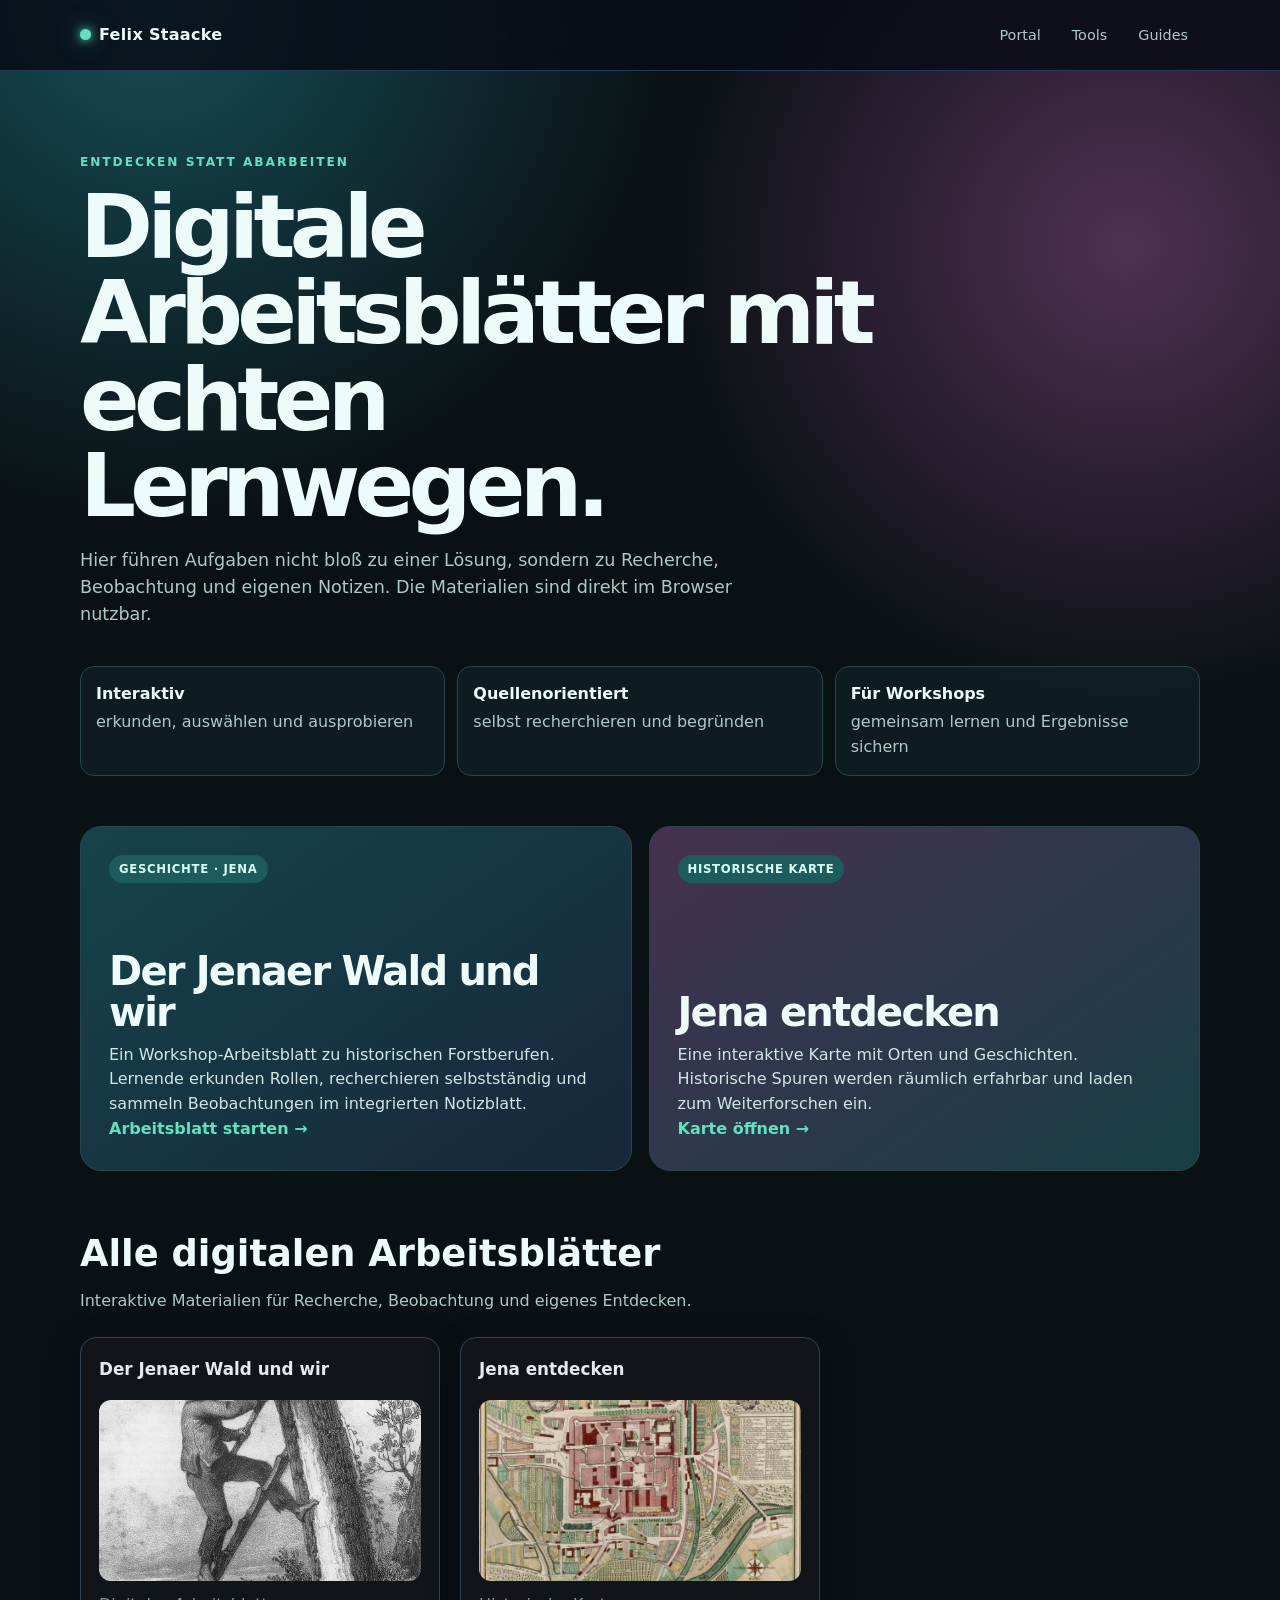
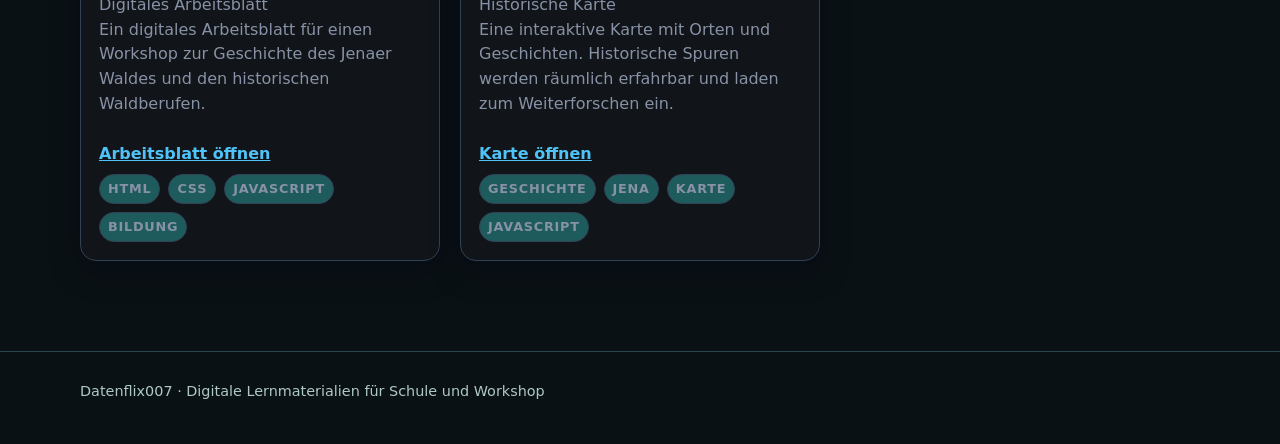
==== index.html @ 4988aaeb "feat: add landing pages for tools, guides and worksheets" ====
<!doctype html>
<html lang="de">
<head>
  <meta charset="utf-8"><meta name="viewport" content="width=device-width, initial-scale=1">
  <meta name="description" content="Interaktive digitale Arbeitsblätter für entdeckendes Lernen mit Datenflix007."><title>Digitale Arbeitsblätter · Datenflix007</title>
  <style>
    :root{color-scheme:dark;--bg:#0a1114;--line:#29464d;--text:#edfbfa;--muted:#aec8c8;--accent:#62e0c0}*{box-sizing:border-box}body{margin:0;min-width:320px;background:radial-gradient(circle at 12% 0,#164d57 0,transparent 33rem),radial-gradient(circle at 88% 12%,#503054 0,transparent 29rem),var(--bg);color:var(--text);font:16px/1.55 Inter,ui-sans-serif,system-ui,sans-serif}a{color:inherit}.wrap{width:min(1120px,calc(100% - 40px));margin:auto}header{position:sticky;top:0;z-index:2;border-bottom:1px solid var(--line);background:#0a1114c9;backdrop-filter:blur(14px)}.nav{min-height:70px;display:flex;align-items:center;justify-content:space-between;gap:20px}.brand{text-decoration:none;font-weight:800;letter-spacing:.02em}.brand i{display:inline-block;width:11px;height:11px;margin-right:8px;border-radius:50%;background:var(--accent);box-shadow:0 0 20px var(--accent)}.navlinks{display:flex;flex-wrap:wrap;gap:7px}.navlinks a{text-decoration:none;color:var(--muted);border:1px solid transparent;border-radius:999px;padding:7px 11px;font-size:.9rem}.navlinks a:hover,.navlinks .active{color:var(--text);border-color:var(--line);background:#153036}main{padding:70px 0 90px}.eyebrow{color:var(--accent);text-transform:uppercase;font-size:.76rem;font-weight:800;letter-spacing:.16em}h1{max-width:810px;margin:12px 0 16px;font-size:clamp(2.5rem,7vw,5.5rem);line-height:.98;letter-spacing:-.065em}.intro{max-width:680px;color:var(--muted);font-size:1.1rem}.promise{display:grid;grid-template-columns:repeat(3,1fr);gap:12px;margin:38px 0 50px}.promise div{border:1px solid var(--line);border-radius:14px;padding:15px;background:#102126bc;color:var(--muted)}.promise strong{display:block;color:var(--text);margin-bottom:3px}.grid{display:grid;grid-template-columns:repeat(2,1fr);gap:17px}.card{min-height:345px;display:flex;flex-direction:column;justify-content:space-between;padding:28px;border:1px solid var(--line);border-radius:21px;background:linear-gradient(145deg,#16434a,#17273b);text-decoration:none;transition:transform .18s,border-color .18s,box-shadow .18s}.card:nth-child(2){background:linear-gradient(145deg,#453151,#173e45)}.card:hover{transform:translateY(-5px);border-color:var(--accent);box-shadow:0 18px 45px #0008}.tag{align-self:flex-start;padding:5px 10px;border-radius:999px;background:#1e5b5d;color:#d7fff4;font-size:.73rem;font-weight:800;letter-spacing:.06em;text-transform:uppercase}.card h2{margin:50px 0 10px;font-size:clamp(1.7rem,3.5vw,2.5rem);line-height:1.02;letter-spacing:-.045em}.card p{margin:0;color:#d1e5e6}.arrow{margin-top:24px;color:var(--accent);font-weight:800}footer{border-top:1px solid var(--line);padding:28px 0 42px;color:var(--muted);font-size:.9rem}@media(max-width:760px){.nav{padding:12px 0;align-items:flex-start;flex-direction:column}.promise,.grid{grid-template-columns:1fr}main{padding-top:45px}}
    /* Gemeinsame Kopfzeile für alle Datenflix007-Bereiche. */
    header{background:rgba(9,13,22,.84);border-bottom-color:#263858}.brand i{background:#62e0c0;box-shadow:0 0 10px #62e0c0,0 0 24px rgba(98,224,192,.55)}.navlinks a:hover,.navlinks .active{color:var(--text);border-color:#3b557d;background:#16233a}
    /* Gleiche dauerhafte Kartenform wie Tools und Guides. */
    .catalog{margin-top:54px}.catalog h2{font-size:clamp(1.7rem,3vw,2.3rem);margin-bottom:7px}.catalog-intro{margin:0 0 23px;color:var(--muted)}.catalog-grid{display:grid;grid-template-columns:repeat(3,minmax(0,1fr));gap:20px}.catalog-grid .card.project{min-height:0;padding:18px;background:#111418;border:1px solid #334155;border-radius:16px;box-shadow:0 10px 30px rgba(2,6,23,.4);color:#e6e9ef;transition:transform .2s ease,box-shadow .2s ease}.catalog-grid .card.project:hover{transform:translateY(-2px);border-color:#46658f;box-shadow:0 14px 30px rgba(0,0,0,.28)}.catalog-grid .project h3{margin:0 0 6px;font-size:1.05rem}.catalog-grid .muted{color:#8892a6}.catalog-grid .project a{color:#4fc3f7!important;font-weight:600}.catalog-grid .tag{display:inline-block;border:1px solid #334155;border-radius:999px;padding:4px 8px;font-size:.8rem;color:#8892a6;margin:8px 8px 0 0}.catalog-status{color:var(--muted);padding:24px 0}.catalog-error{color:#ffd2d2}@media(max-width:900px){.catalog-grid{grid-template-columns:repeat(2,minmax(0,1fr))}}@media(max-width:600px){.catalog-grid{grid-template-columns:1fr}}
  </style>
</head>
<body>
  <header><div class="wrap nav"><a class="brand" href="https://datenflix007.github.io/"><i></i>Felix Staacke</a><nav class="navlinks" aria-label="Bereiche"><a href="https://datenflix007.github.io/">Portal</a><a href="https://datenflix007.github.io/tools/">Tools</a><a href="https://datenflix007.github.io/guides/">Guides</a></nav></div></header>
  <main class="wrap"><p class="eyebrow">Entdecken statt abarbeiten</p><h1>Digitale Arbeitsblätter mit echten Lernwegen.</h1><p class="intro">Hier führen Aufgaben nicht bloß zu einer Lösung, sondern zu Recherche, Beobachtung und eigenen Notizen. Die Materialien sind direkt im Browser nutzbar.</p><section class="promise" aria-label="Merkmale"><div><strong>Interaktiv</strong> erkunden, auswählen und ausprobieren</div><div><strong>Quellenorientiert</strong> selbst recherchieren und begründen</div><div><strong>Für Workshops</strong> gemeinsam lernen und Ergebnisse sichern</div></section><section hidden class="grid" aria-label="Digitale Arbeitsblätter">
    <a class="card" href="Jena_HistoricalJobs/"><span class="tag">Geschichte · Jena</span><div><h2>Der Jenaer Wald und wir</h2><p>Ein Workshop-Arbeitsblatt zu historischen Forstberufen. Lernende erkunden Rollen, recherchieren selbstständig und sammeln Beobachtungen im integrierten Notizblatt.</p><span class="arrow">Arbeitsblatt starten →</span></div></a>
    <a class="card" href="Jena_HistoricalMap/"><span class="tag">Historische Karte</span><div><h2>Jena entdecken</h2><p>Eine interaktive Karte mit Orten und Geschichten. Historische Spuren werden räumlich erfahrbar und laden zum Weiterforschen ein.</p><span class="arrow">Karte öffnen →</span></div></a>
  </section><section class="catalog" aria-labelledby="catalog-title"><h2 id="catalog-title">Alle digitalen Arbeitsblätter</h2><p class="catalog-intro" id="catalog-description">Lade die Materialübersicht …</p><div class="catalog-grid" id="projectCatalog" aria-live="polite"><p class="catalog-status">Karten werden geladen …</p></div></section></main><footer><div class="wrap">Datenflix007 · Digitale Lernmaterialien für Schule und Workshop</div></footer>
  <script>
    (() => {
      const catalog = document.getElementById("projectCatalog");
      const description = document.getElementById("catalog-description");
      const mapCard = () => {
        const card = document.createElement("article");
        card.className = "card project";
        card.innerHTML = '<h3>Jena entdecken</h3><img src="Jena_HistoricalMap/assets/map1.png" alt="Vorschau: Historische Karte von Jena" style="width:100%; aspect-ratio:16/9; object-fit:cover; object-position:center; display:block; margin:12px 0; border-radius:12px;"><p class="muted">Historische Karte</p><p class="muted">Eine interaktive Karte mit Orten und Geschichten. Historische Spuren werden räumlich erfahrbar und laden zum Weiterforschen ein.<br><br><a href="Jena_HistoricalMap/">Karte öffnen</a></p><div><span class="tag">Geschichte</span><span class="tag">Jena</span><span class="tag">Karte</span><span class="tag">JavaScript</span></div>';
        return card;
      };
      const forestFallback = () => {
        const card = document.createElement("article");
        card.className = "card project";
        card.innerHTML = '<h3>Der Jenaer Wald und wir</h3><img src="Jena_HistoricalJobs/image/harzer1.jpg" alt="Vorschau: Der Jenaer Wald und wir" style="width:100%; aspect-ratio:16/9; object-fit:cover; object-position:center; display:block; margin:12px 0; border-radius:12px;"><p class="muted">Digitales Arbeitsblatt</p><p class="muted">Ein digitales Arbeitsblatt für einen Workshop zur Geschichte des Jenaer Waldes und den historischen Waldberufen.<br><br><a href="Jena_HistoricalJobs/">Arbeitsblatt öffnen</a></p><div><span class="tag">HTML</span><span class="tag">CSS</span><span class="tag">JavaScript</span><span class="tag">Bildung</span></div>';
        return card;
      };
      (async () => {
        const localSource = new URL("../datenflix007.github.io/src/projekte.html", location.href).href;
        const productionSource = "https://datenflix007.github.io/src/projekte.html";
        const sources = location.hostname === "datenflix007.github.io" ? [productionSource] : [localSource, productionSource];
        try {
          let sourceText;
          let sourceUrl;
          for (const candidate of sources) {
            try {
              const response = await fetch(candidate);
              if (!response.ok) continue;
              sourceText = await response.text();
              sourceUrl = candidate;
              break;
            } catch (_) { /* try the next source */ }
          }
          if (!sourceText) throw new Error("Katalogquelle nicht erreichbar");
          const documentFromSource = new DOMParser().parseFromString(sourceText, "text/html");
          const sourceDetails = [...documentFromSource.querySelectorAll("details")].find((element) => element.querySelector("summary")?.textContent.trim() === "Tools");
          const cards = sourceDetails ? [...sourceDetails.querySelectorAll(".grid > .card.project")].filter((card) => card.querySelector('a[href*="digital-worksheets/"]')) : [];
          if (!cards.length) throw new Error("Keine Arbeitsblatt-Karten gefunden");
          const fragment = document.createDocumentFragment();
          cards.forEach((sourceCard) => {
            const card = sourceCard.cloneNode(true);
            card.querySelectorAll("img[src], a[href]").forEach((element) => {
              const attribute = element.hasAttribute("src") ? "src" : "href";
              const value = element.getAttribute(attribute);
              if (value && !/^(#|mailto:|tel:|https?:)/i.test(value)) element.setAttribute(attribute, new URL(value, sourceUrl).href);
            });
            fragment.append(card);
          });
          fragment.append(mapCard());
          catalog.replaceChildren(fragment);
          description.textContent = `${cards.length + 1} interaktive Materialien für Recherche, Beobachtung und eigenes Entdecken.`;
        } catch (error) {
          catalog.replaceChildren(forestFallback(), mapCard());
          description.textContent = "Interaktive Materialien für Recherche, Beobachtung und eigenes Entdecken.";
        }
      })();
    })();
  </script>
  <script src="https://datenflix007.github.io/feedback-widget.js?repo=digital-worksheets" defer></script>
</body></html>
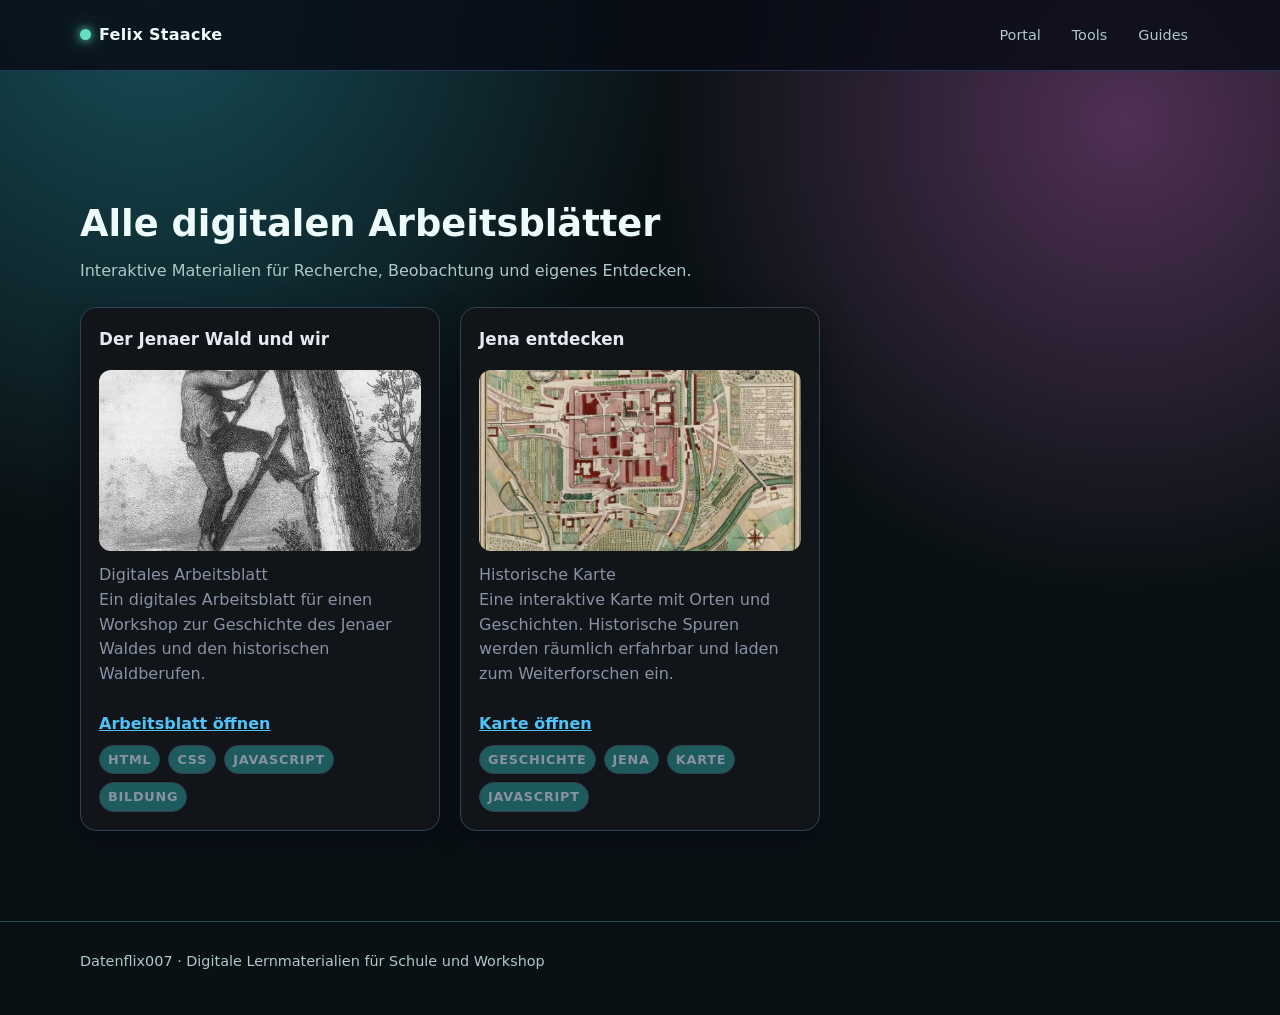
==== commit a15a9b91: "priorised worksheet section" ====
--- a/index.html
+++ b/index.html
@@ -13,10 +13,7 @@
 </head>
 <body>
   <header><div class="wrap nav"><a class="brand" href="https://datenflix007.github.io/"><i></i>Felix Staacke</a><nav class="navlinks" aria-label="Bereiche"><a href="https://datenflix007.github.io/">Portal</a><a href="https://datenflix007.github.io/tools/">Tools</a><a href="https://datenflix007.github.io/guides/">Guides</a></nav></div></header>
-  <main class="wrap"><p class="eyebrow">Entdecken statt abarbeiten</p><h1>Digitale Arbeitsblätter mit echten Lernwegen.</h1><p class="intro">Hier führen Aufgaben nicht bloß zu einer Lösung, sondern zu Recherche, Beobachtung und eigenen Notizen. Die Materialien sind direkt im Browser nutzbar.</p><section class="promise" aria-label="Merkmale"><div><strong>Interaktiv</strong> erkunden, auswählen und ausprobieren</div><div><strong>Quellenorientiert</strong> selbst recherchieren und begründen</div><div><strong>Für Workshops</strong> gemeinsam lernen und Ergebnisse sichern</div></section><section hidden class="grid" aria-label="Digitale Arbeitsblätter">
-    <a class="card" href="Jena_HistoricalJobs/"><span class="tag">Geschichte · Jena</span><div><h2>Der Jenaer Wald und wir</h2><p>Ein Workshop-Arbeitsblatt zu historischen Forstberufen. Lernende erkunden Rollen, recherchieren selbstständig und sammeln Beobachtungen im integrierten Notizblatt.</p><span class="arrow">Arbeitsblatt starten →</span></div></a>
-    <a class="card" href="Jena_HistoricalMap/"><span class="tag">Historische Karte</span><div><h2>Jena entdecken</h2><p>Eine interaktive Karte mit Orten und Geschichten. Historische Spuren werden räumlich erfahrbar und laden zum Weiterforschen ein.</p><span class="arrow">Karte öffnen →</span></div></a>
-  </section><section class="catalog" aria-labelledby="catalog-title"><h2 id="catalog-title">Alle digitalen Arbeitsblätter</h2><p class="catalog-intro" id="catalog-description">Lade die Materialübersicht …</p><div class="catalog-grid" id="projectCatalog" aria-live="polite"><p class="catalog-status">Karten werden geladen …</p></div></section></main><footer><div class="wrap">Datenflix007 · Digitale Lernmaterialien für Schule und Workshop</div></footer>
+  <main class="wrap"><section class="catalog" aria-labelledby="catalog-title"><h2 id="catalog-title">Alle digitalen Arbeitsblätter</h2><p class="catalog-intro" id="catalog-description">Lade die Materialübersicht …</p><div class="catalog-grid" id="projectCatalog" aria-live="polite"><p class="catalog-status">Karten werden geladen …</p></div></section></main><footer><div class="wrap">Datenflix007 · Digitale Lernmaterialien für Schule und Workshop</div></footer>
   <script>
     (() => {
       const catalog = document.getElementById("projectCatalog");
@@ -74,5 +71,5 @@
       })();
     })();
   </script>
-  <script src="https://datenflix007.github.io/feedback-widget.js?repo=digital-worksheets" defer></script>
+  <script src="https://datenflix007.github.io/feedback-widget.js?repo=digital-worksheets" defer></script></main>
 </body></html>
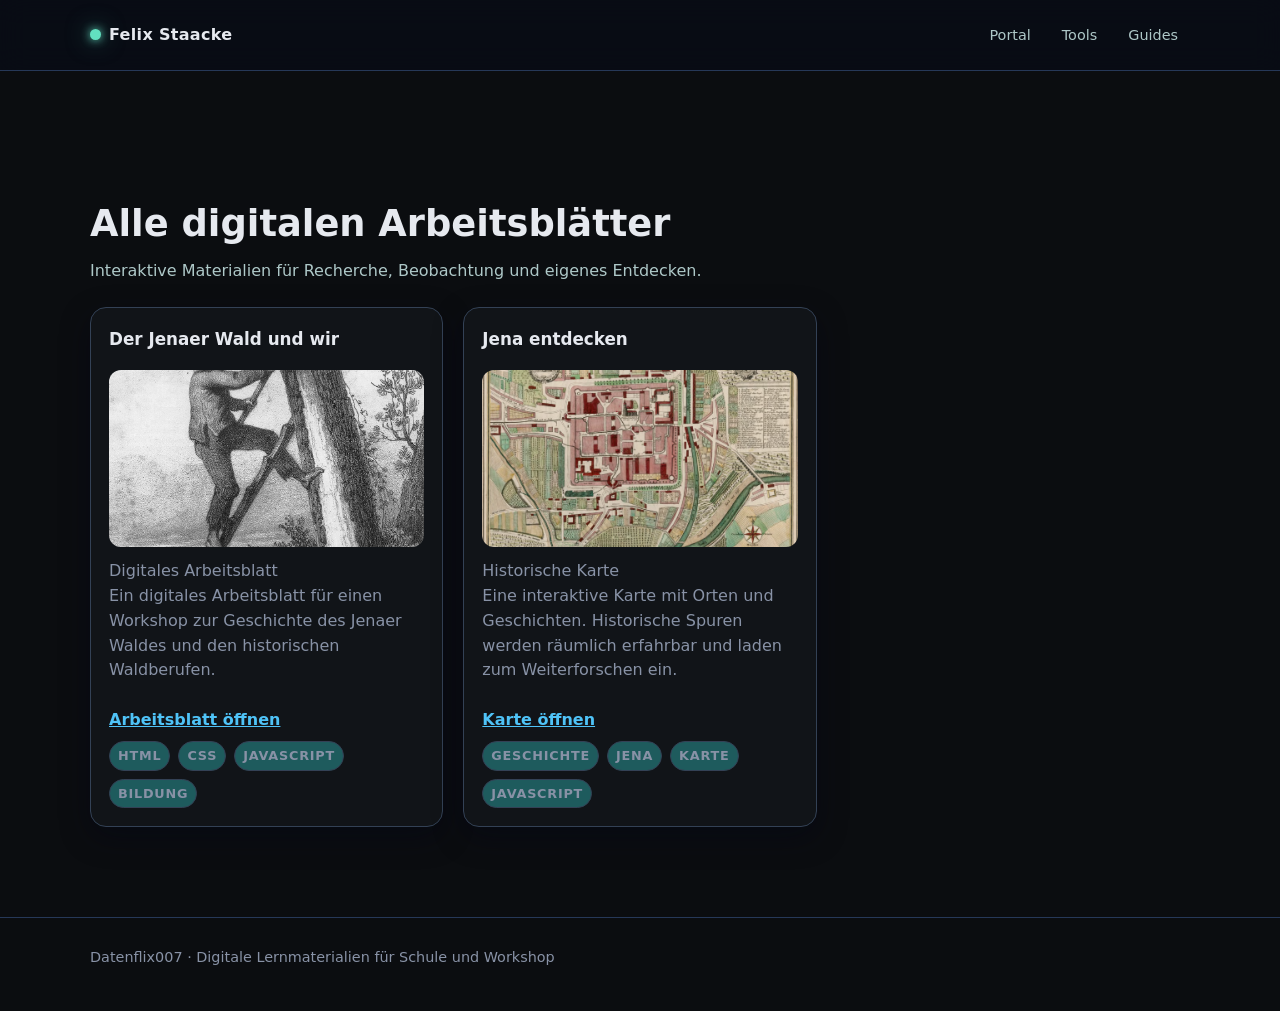
==== commit e5d40fea: "feat: unify worksheets with the global site shell" ====
--- a/index.html
+++ b/index.html
@@ -9,7 +9,11 @@
     header{background:rgba(9,13,22,.84);border-bottom-color:#263858}.brand i{background:#62e0c0;box-shadow:0 0 10px #62e0c0,0 0 24px rgba(98,224,192,.55)}.navlinks a:hover,.navlinks .active{color:var(--text);border-color:#3b557d;background:#16233a}
     /* Gleiche dauerhafte Kartenform wie Tools und Guides. */
     .catalog{margin-top:54px}.catalog h2{font-size:clamp(1.7rem,3vw,2.3rem);margin-bottom:7px}.catalog-intro{margin:0 0 23px;color:var(--muted)}.catalog-grid{display:grid;grid-template-columns:repeat(3,minmax(0,1fr));gap:20px}.catalog-grid .card.project{min-height:0;padding:18px;background:#111418;border:1px solid #334155;border-radius:16px;box-shadow:0 10px 30px rgba(2,6,23,.4);color:#e6e9ef;transition:transform .2s ease,box-shadow .2s ease}.catalog-grid .card.project:hover{transform:translateY(-2px);border-color:#46658f;box-shadow:0 14px 30px rgba(0,0,0,.28)}.catalog-grid .project h3{margin:0 0 6px;font-size:1.05rem}.catalog-grid .muted{color:#8892a6}.catalog-grid .project a{color:#4fc3f7!important;font-weight:600}.catalog-grid .tag{display:inline-block;border:1px solid #334155;border-radius:999px;padding:4px 8px;font-size:.8rem;color:#8892a6;margin:8px 8px 0 0}.catalog-status{color:var(--muted);padding:24px 0}.catalog-error{color:#ffd2d2}@media(max-width:900px){.catalog-grid{grid-template-columns:repeat(2,minmax(0,1fr))}}@media(max-width:600px){.catalog-grid{grid-template-columns:1fr}}
+    /* Gemeinsame Portalgrundlage; Akzente bleiben auf Karten beschränkt. */
+    body{background:#0b0d10;color:#e6e9ef}.wrap{width:min(1100px,calc(100% - 40px))}.promise div,.card{border-color:#334155;background:#111418}.card{box-shadow:0 10px 30px rgba(2,6,23,.4)}footer{border-top-color:#263858;color:#8892a6}
   </style>
+    <link rel="stylesheet" href="https://datenflix007.github.io/shared/site-shell.css">
+    <script src="https://datenflix007.github.io/shared/site-header.js" defer></script>
 </head>
 <body>
   <header><div class="wrap nav"><a class="brand" href="https://datenflix007.github.io/"><i></i>Felix Staacke</a><nav class="navlinks" aria-label="Bereiche"><a href="https://datenflix007.github.io/">Portal</a><a href="https://datenflix007.github.io/tools/">Tools</a><a href="https://datenflix007.github.io/guides/">Guides</a></nav></div></header>
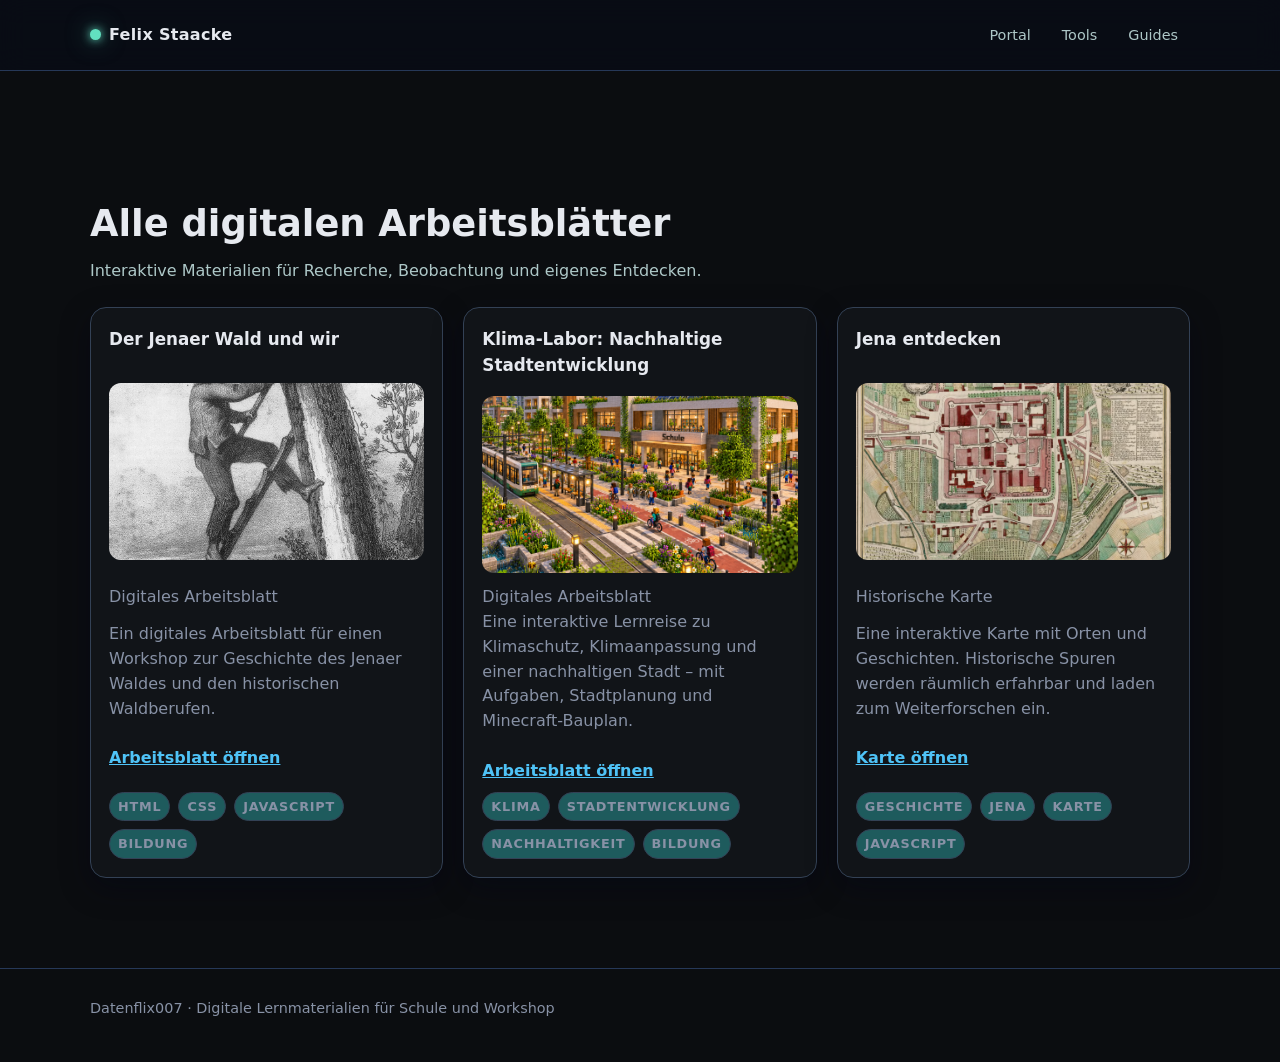
==== commit 15ce333c: "feat: add sustainable city worksheet" ====
--- a/index.html
+++ b/index.html
@@ -12,8 +12,8 @@
     /* Gemeinsame Portalgrundlage; Akzente bleiben auf Karten beschränkt. */
     body{background:#0b0d10;color:#e6e9ef}.wrap{width:min(1100px,calc(100% - 40px))}.promise div,.card{border-color:#334155;background:#111418}.card{box-shadow:0 10px 30px rgba(2,6,23,.4)}footer{border-top-color:#263858;color:#8892a6}
   </style>
-    <link rel="stylesheet" href="https://datenflix007.github.io/shared/site-shell.css">
-    <script src="https://datenflix007.github.io/shared/site-header.js" defer></script>
+    <link rel="stylesheet" href="https://datenflix007.github.io/shared/site-shell.css?v=20261005-i18n">
+    <script src="https://datenflix007.github.io/shared/site-header.js?v=20261005-i18n" defer></script>
 </head>
 <body>
   <header><div class="wrap nav"><a class="brand" href="https://datenflix007.github.io/"><i></i>Felix Staacke</a><nav class="navlinks" aria-label="Bereiche"><a href="https://datenflix007.github.io/">Portal</a><a href="https://datenflix007.github.io/tools/">Tools</a><a href="https://datenflix007.github.io/guides/">Guides</a></nav></div></header>
@@ -32,6 +32,12 @@
         const card = document.createElement("article");
         card.className = "card project";
         card.innerHTML = '<h3>Der Jenaer Wald und wir</h3><img src="Jena_HistoricalJobs/image/harzer1.jpg" alt="Vorschau: Der Jenaer Wald und wir" style="width:100%; aspect-ratio:16/9; object-fit:cover; object-position:center; display:block; margin:12px 0; border-radius:12px;"><p class="muted">Digitales Arbeitsblatt</p><p class="muted">Ein digitales Arbeitsblatt für einen Workshop zur Geschichte des Jenaer Waldes und den historischen Waldberufen.<br><br><a href="Jena_HistoricalJobs/">Arbeitsblatt öffnen</a></p><div><span class="tag">HTML</span><span class="tag">CSS</span><span class="tag">JavaScript</span><span class="tag">Bildung</span></div>';
+        return card;
+      };
+      const sustainableCityFallback = () => {
+        const card = document.createElement("article");
+        card.className = "card project";
+        card.innerHTML = '<h3>Klima-Labor: Nachhaltige Stadtentwicklung</h3><img src="NachhaltigeStadtentwicklung/media/GreenCity.png" alt="Vorschau: Grüne, nachhaltige Stadt mit Bäumen, Wasserflächen und begrünten Gebäuden" style="width:100%; aspect-ratio:16/9; object-fit:cover; object-position:center; display:block; margin:12px 0; border-radius:12px;"><p class="muted">Digitales Arbeitsblatt</p><p class="muted">Eine interaktive Lernreise zu Klimaschutz, Klimaanpassung und einer nachhaltigen Stadt – mit Aufgaben, Stadtplanung und Minecraft-Bauplan.<br><br><a href="NachhaltigeStadtentwicklung/">Arbeitsblatt öffnen</a></p><div><span class="tag">Klima</span><span class="tag">Stadtentwicklung</span><span class="tag">Nachhaltigkeit</span><span class="tag">Bildung</span></div>';
         return card;
       };
       (async () => {
@@ -69,7 +75,7 @@
           catalog.replaceChildren(fragment);
           description.textContent = `${cards.length + 1} interaktive Materialien für Recherche, Beobachtung und eigenes Entdecken.`;
         } catch (error) {
-          catalog.replaceChildren(forestFallback(), mapCard());
+          catalog.replaceChildren(forestFallback(), sustainableCityFallback(), mapCard());
           description.textContent = "Interaktive Materialien für Recherche, Beobachtung und eigenes Entdecken.";
         }
       })();
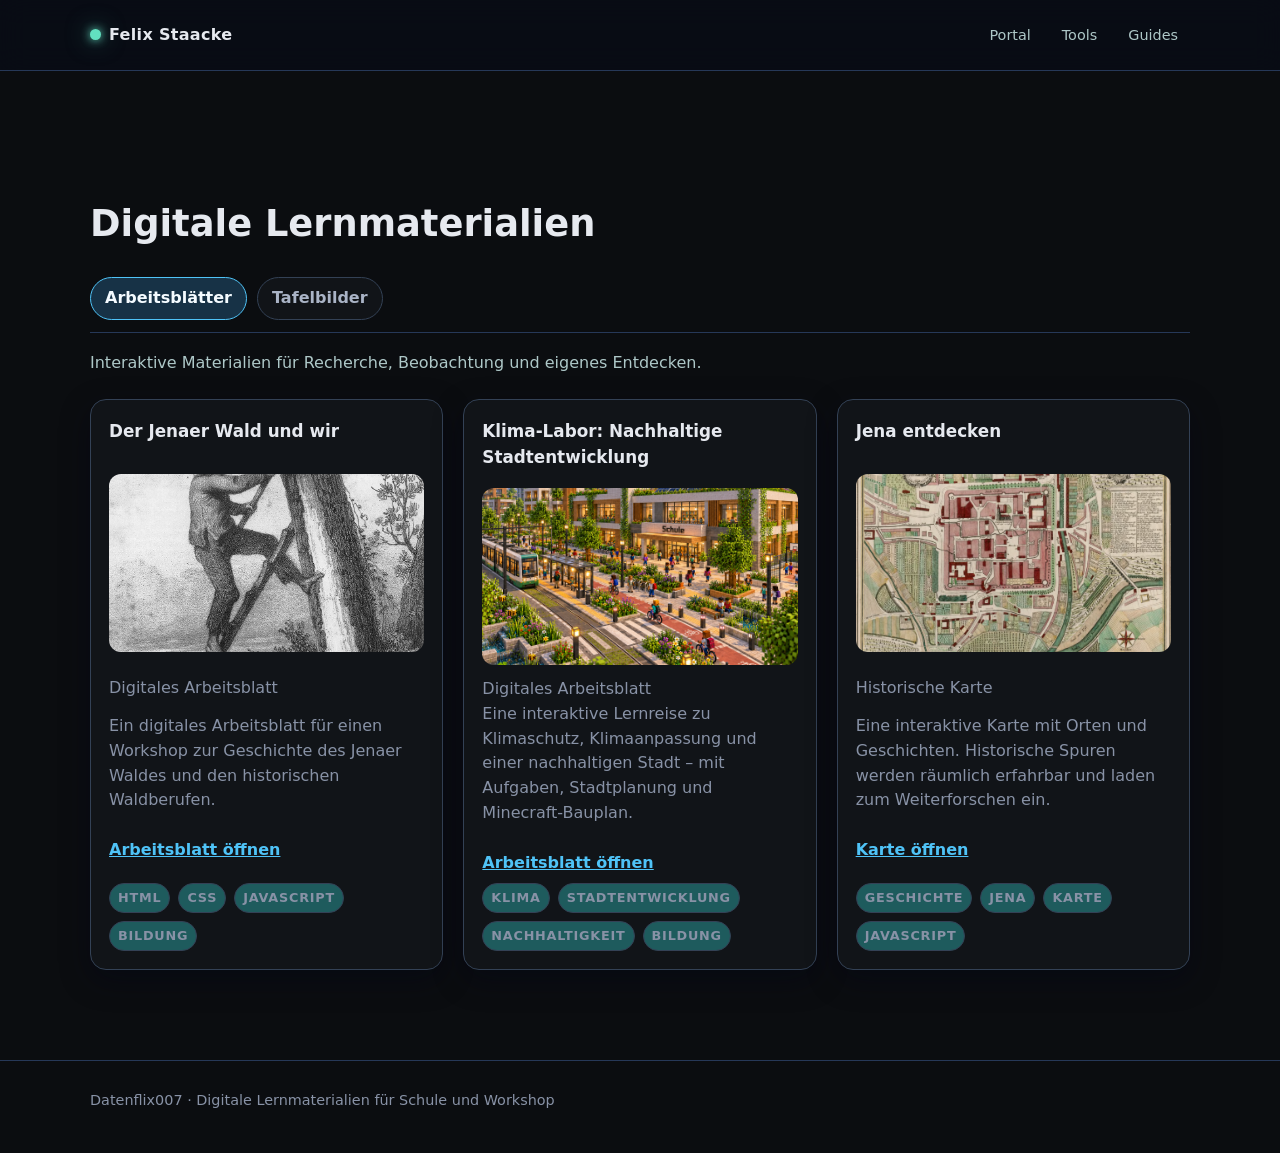
==== commit 5a9991d9: "feat: add Rom und China Tafelbild tab" ====
--- a/index.html
+++ b/index.html
@@ -8,7 +8,7 @@
     /* Gemeinsame Kopfzeile für alle Datenflix007-Bereiche. */
     header{background:rgba(9,13,22,.84);border-bottom-color:#263858}.brand i{background:#62e0c0;box-shadow:0 0 10px #62e0c0,0 0 24px rgba(98,224,192,.55)}.navlinks a:hover,.navlinks .active{color:var(--text);border-color:#3b557d;background:#16233a}
     /* Gleiche dauerhafte Kartenform wie Tools und Guides. */
-    .catalog{margin-top:54px}.catalog h2{font-size:clamp(1.7rem,3vw,2.3rem);margin-bottom:7px}.catalog-intro{margin:0 0 23px;color:var(--muted)}.catalog-grid{display:grid;grid-template-columns:repeat(3,minmax(0,1fr));gap:20px}.catalog-grid .card.project{min-height:0;padding:18px;background:#111418;border:1px solid #334155;border-radius:16px;box-shadow:0 10px 30px rgba(2,6,23,.4);color:#e6e9ef;transition:transform .2s ease,box-shadow .2s ease}.catalog-grid .card.project:hover{transform:translateY(-2px);border-color:#46658f;box-shadow:0 14px 30px rgba(0,0,0,.28)}.catalog-grid .project h3{margin:0 0 6px;font-size:1.05rem}.catalog-grid .muted{color:#8892a6}.catalog-grid .project a{color:#4fc3f7!important;font-weight:600}.catalog-grid .tag{display:inline-block;border:1px solid #334155;border-radius:999px;padding:4px 8px;font-size:.8rem;color:#8892a6;margin:8px 8px 0 0}.catalog-status{color:var(--muted);padding:24px 0}.catalog-error{color:#ffd2d2}@media(max-width:900px){.catalog-grid{grid-template-columns:repeat(2,minmax(0,1fr))}}@media(max-width:600px){.catalog-grid{grid-template-columns:1fr}}
+    .catalog{margin-top:54px}.catalog h2{font-size:clamp(1.7rem,3vw,2.3rem);margin-bottom:7px}.catalog-intro{margin:0 0 23px;color:var(--muted)}.catalog-tabs{display:flex;gap:10px;flex-wrap:wrap;margin:25px 0 18px;padding-bottom:12px;border-bottom:1px solid #263858}.catalog-tab{appearance:none;cursor:pointer;border:1px solid #334155;border-radius:999px;background:#111418;color:#aab4c6;padding:8px 14px;font:inherit;font-weight:700;transition:background .2s,border-color .2s,color .2s}.catalog-tab:hover{border-color:#4fc3f7;color:#e6e9ef}.catalog-tab:focus-visible{outline:3px solid #62e0c0;outline-offset:3px}.catalog-tab[aria-selected="true"]{border-color:#4fc3f7;background:#173246;color:#f4fbff}.catalog-grid{display:grid;grid-template-columns:repeat(3,minmax(0,1fr));gap:20px}.catalog-grid .card.project{min-height:0;padding:18px;background:#111418;border:1px solid #334155;border-radius:16px;box-shadow:0 10px 30px rgba(2,6,23,.4);color:#e6e9ef;transition:transform .2s ease,box-shadow .2s ease}.catalog-grid .card.project:hover{transform:translateY(-2px);border-color:#46658f;box-shadow:0 14px 30px rgba(0,0,0,.28)}.catalog-grid .project h3{margin:0 0 6px;font-size:1.05rem}.catalog-grid .muted{color:#8892a6}.catalog-grid .project a{color:#4fc3f7!important;font-weight:600}.catalog-grid .tag{display:inline-block;border:1px solid #334155;border-radius:999px;padding:4px 8px;font-size:.8rem;color:#8892a6;margin:8px 8px 0 0}.tafelbild-preview{position:relative;overflow:hidden;margin:12px 0;border-radius:12px;aspect-ratio:16/9;background:#07101c}.tafelbild-preview::after{position:absolute;inset:0;content:"";background:radial-gradient(circle at 58% 56%,transparent 0 17%,#06101a88 48%,#02060ddd 100%),linear-gradient(125deg,#02060c00 42%,#07192977)}.tafelbild-preview img{display:block;width:100%;height:100%;object-fit:cover;object-position:center 47%;filter:saturate(1.12) contrast(1.05)}.tafelbild-preview span{position:absolute;z-index:1;right:10px;bottom:10px;border:1px solid #9edfff99;border-radius:999px;background:#08111edb;color:#eef9ff;padding:3px 8px;font-size:.72rem;font-weight:800;text-shadow:0 1px 3px #000}.catalog-status{color:var(--muted);padding:24px 0}.catalog-error{color:#ffd2d2}@media(max-width:900px){.catalog-grid{grid-template-columns:repeat(2,minmax(0,1fr))}}@media(max-width:600px){.catalog-grid{grid-template-columns:1fr}.catalog-tabs{gap:8px}.catalog-tab{padding:8px 12px}}
     /* Gemeinsame Portalgrundlage; Akzente bleiben auf Karten beschränkt. */
     body{background:#0b0d10;color:#e6e9ef}.wrap{width:min(1100px,calc(100% - 40px))}.promise div,.card{border-color:#334155;background:#111418}.card{box-shadow:0 10px 30px rgba(2,6,23,.4)}footer{border-top-color:#263858;color:#8892a6}
   </style>
@@ -17,11 +17,86 @@
 </head>
 <body>
   <header><div class="wrap nav"><a class="brand" href="https://datenflix007.github.io/"><i></i>Felix Staacke</a><nav class="navlinks" aria-label="Bereiche"><a href="https://datenflix007.github.io/">Portal</a><a href="https://datenflix007.github.io/tools/">Tools</a><a href="https://datenflix007.github.io/guides/">Guides</a></nav></div></header>
-  <main class="wrap"><section class="catalog" aria-labelledby="catalog-title"><h2 id="catalog-title">Alle digitalen Arbeitsblätter</h2><p class="catalog-intro" id="catalog-description">Lade die Materialübersicht …</p><div class="catalog-grid" id="projectCatalog" aria-live="polite"><p class="catalog-status">Karten werden geladen …</p></div></section></main><footer><div class="wrap">Datenflix007 · Digitale Lernmaterialien für Schule und Workshop</div></footer>
+  <main class="wrap">
+    <section class="catalog" aria-labelledby="catalog-title">
+      <h2 id="catalog-title">Digitale Lernmaterialien</h2>
+      <div class="catalog-tabs" role="tablist" aria-label="Materialkategorie">
+        <button class="catalog-tab" id="worksheets-tab" type="button" role="tab" aria-selected="true" aria-controls="worksheets-panel">Arbeitsblätter</button>
+        <button class="catalog-tab" id="tafelbilder-tab" type="button" role="tab" aria-selected="false" aria-controls="tafelbilder-panel" tabindex="-1">Tafelbilder</button>
+      </div>
+      <p class="catalog-intro" id="catalog-description">Lade die Materialübersicht …</p>
+      <div id="worksheets-panel" role="tabpanel" aria-labelledby="worksheets-tab">
+        <div class="catalog-grid" id="projectCatalog" aria-live="polite"><p class="catalog-status">Karten werden geladen …</p></div>
+      </div>
+      <div id="tafelbilder-panel" role="tabpanel" aria-labelledby="tafelbilder-tab" hidden>
+        <div class="catalog-grid">
+          <article class="card project">
+            <h3>Rom und China</h3>
+            <div class="tafelbild-preview">
+              <img src="https://datenflix007.github.io/DigitalesTafelbild-RomUndChina/img/earth-blue-marble.jpg" alt="Vorschau: Digitales Tafelbild Rom und China mit interaktivem Globus">
+              <span>Interaktiver Globus</span>
+            </div>
+            <p class="muted">Digitales Tafelbild</p>
+            <p class="muted">Römisches Reich und Han-Reich im Vergleich: Räume, Nachbarreiche und Verbindungen auf einem interaktiven Globus entdecken.<br><br><a href="https://datenflix007.github.io/DigitalesTafelbild-RomUndChina/" target="_blank" rel="noopener noreferrer">Tafelbild öffnen</a></p>
+            <div><span class="tag">Geschichte</span><span class="tag">Rom</span><span class="tag">China</span><span class="tag">Globus</span></div>
+          </article>
+        </div>
+      </div>
+    </section>
+  </main><footer><div class="wrap">Datenflix007 · Digitale Lernmaterialien für Schule und Workshop</div></footer>
   <script>
     (() => {
       const catalog = document.getElementById("projectCatalog");
       const description = document.getElementById("catalog-description");
+      const tabDefinitions = [
+        {
+          id: "worksheets",
+          button: document.getElementById("worksheets-tab"),
+          panel: document.getElementById("worksheets-panel"),
+          description: () => worksheetDescription
+        },
+        {
+          id: "tafelbilder",
+          button: document.getElementById("tafelbilder-tab"),
+          panel: document.getElementById("tafelbilder-panel"),
+          description: () => "Ein digitales Tafelbild zum Vergleichen, Erkunden und gemeinsamen Besprechen."
+        }
+      ];
+      let activeTab = "worksheets";
+      let worksheetDescription = "Lade die Materialübersicht …";
+
+      const selectTab = (id, moveFocus = false) => {
+        activeTab = id;
+        const selectedTab = tabDefinitions.find((tab) => tab.id === id);
+        tabDefinitions.forEach((tab) => {
+          const selected = tab === selectedTab;
+          tab.button.setAttribute("aria-selected", String(selected));
+          tab.button.tabIndex = selected ? 0 : -1;
+          tab.panel.hidden = !selected;
+        });
+        description.textContent = selectedTab.description();
+        if (moveFocus) selectedTab.button.focus();
+      };
+
+      const setWorksheetDescription = (text) => {
+        worksheetDescription = text;
+        if (activeTab === "worksheets") description.textContent = text;
+      };
+
+      tabDefinitions.forEach((tab, index) => {
+        tab.button.addEventListener("click", () => selectTab(tab.id));
+        tab.button.addEventListener("keydown", (event) => {
+          let nextIndex = index;
+          if (event.key === "ArrowRight" || event.key === "ArrowDown") nextIndex = (index + 1) % tabDefinitions.length;
+          else if (event.key === "ArrowLeft" || event.key === "ArrowUp") nextIndex = (index - 1 + tabDefinitions.length) % tabDefinitions.length;
+          else if (event.key === "Home") nextIndex = 0;
+          else if (event.key === "End") nextIndex = tabDefinitions.length - 1;
+          else return;
+          event.preventDefault();
+          selectTab(tabDefinitions[nextIndex].id, true);
+        });
+      });
+
       const mapCard = () => {
         const card = document.createElement("article");
         card.className = "card project";
@@ -59,7 +134,9 @@
           if (!sourceText) throw new Error("Katalogquelle nicht erreichbar");
           const documentFromSource = new DOMParser().parseFromString(sourceText, "text/html");
           const sourceDetails = [...documentFromSource.querySelectorAll("details")].find((element) => element.querySelector("summary")?.textContent.trim() === "Tools");
-          const cards = sourceDetails ? [...sourceDetails.querySelectorAll(".grid > .card.project")].filter((card) => card.querySelector('a[href*="digital-worksheets/"]')) : [];
+          const cards = sourceDetails ? [...sourceDetails.querySelectorAll(".grid > .card.project")]
+            .filter((card) => card.querySelector('a[href*="digital-worksheets/"]'))
+            .filter((card) => !card.querySelector('a[href*="NachhaltigeStadtentwicklung/"]')) : [];
           if (!cards.length) throw new Error("Keine Arbeitsblatt-Karten gefunden");
           const fragment = document.createDocumentFragment();
           cards.forEach((sourceCard) => {
@@ -71,12 +148,13 @@
             });
             fragment.append(card);
           });
+          fragment.append(sustainableCityFallback());
           fragment.append(mapCard());
           catalog.replaceChildren(fragment);
-          description.textContent = `${cards.length + 1} interaktive Materialien für Recherche, Beobachtung und eigenes Entdecken.`;
+          setWorksheetDescription(`${cards.length + 2} interaktive Materialien für Recherche, Beobachtung und eigenes Entdecken.`);
         } catch (error) {
           catalog.replaceChildren(forestFallback(), sustainableCityFallback(), mapCard());
-          description.textContent = "Interaktive Materialien für Recherche, Beobachtung und eigenes Entdecken.";
+          setWorksheetDescription("Interaktive Materialien für Recherche, Beobachtung und eigenes Entdecken.");
         }
       })();
     })();
